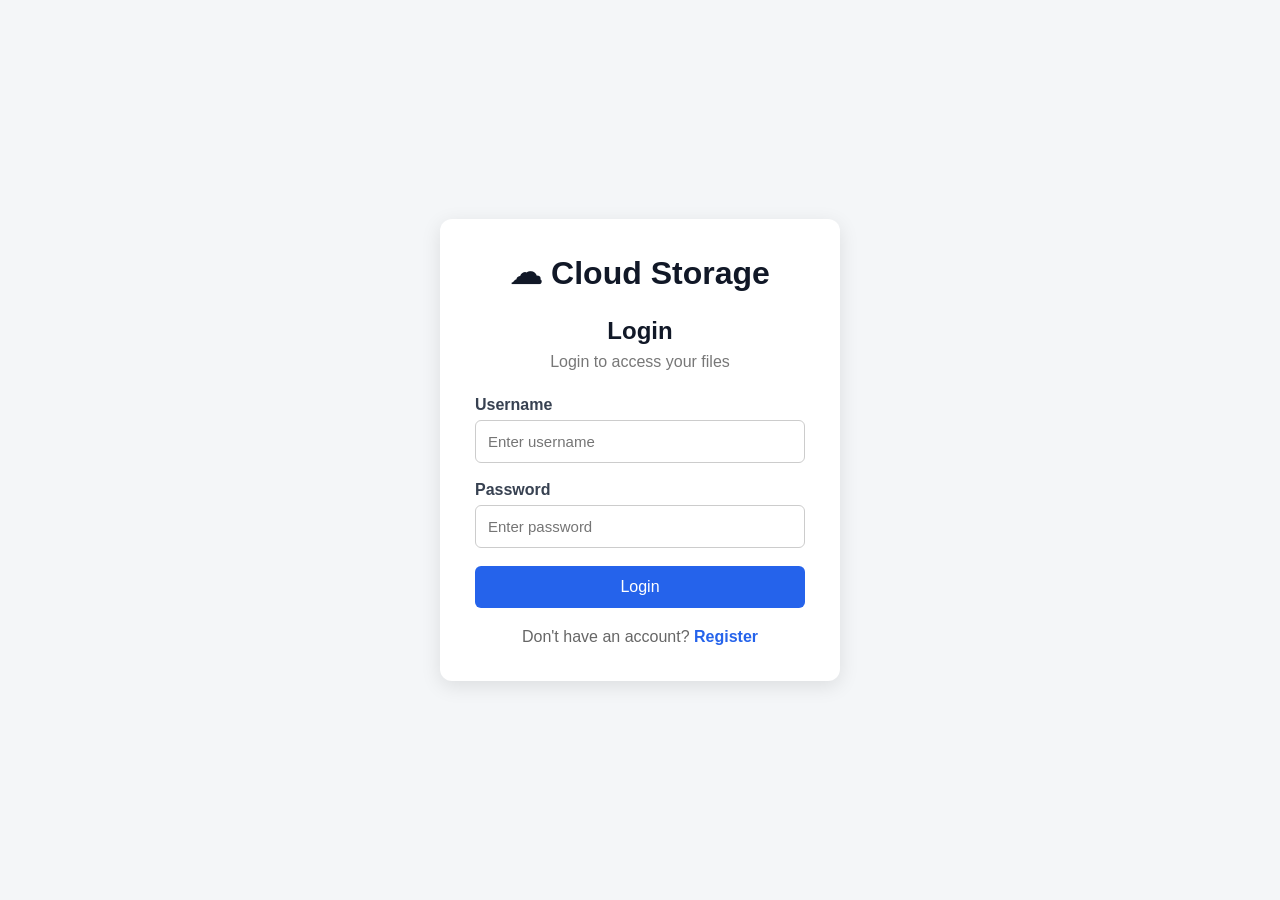
==== src/main/resources/static/index.html @ cc3f10b3 "Initial commit - Personal Cloud File Storage" ====
<!DOCTYPE html>
<html lang="en">
<head>
    <meta charset="UTF-8">
    <meta name="viewport" content="width=device-width, initial-scale=1.0">

    <title>Cloud Storage</title>

    <meta http-equiv="refresh" content="0;url=login.html">
</head>

<body>

<p>
    Redirecting to login...
</p>

</body>
</html>
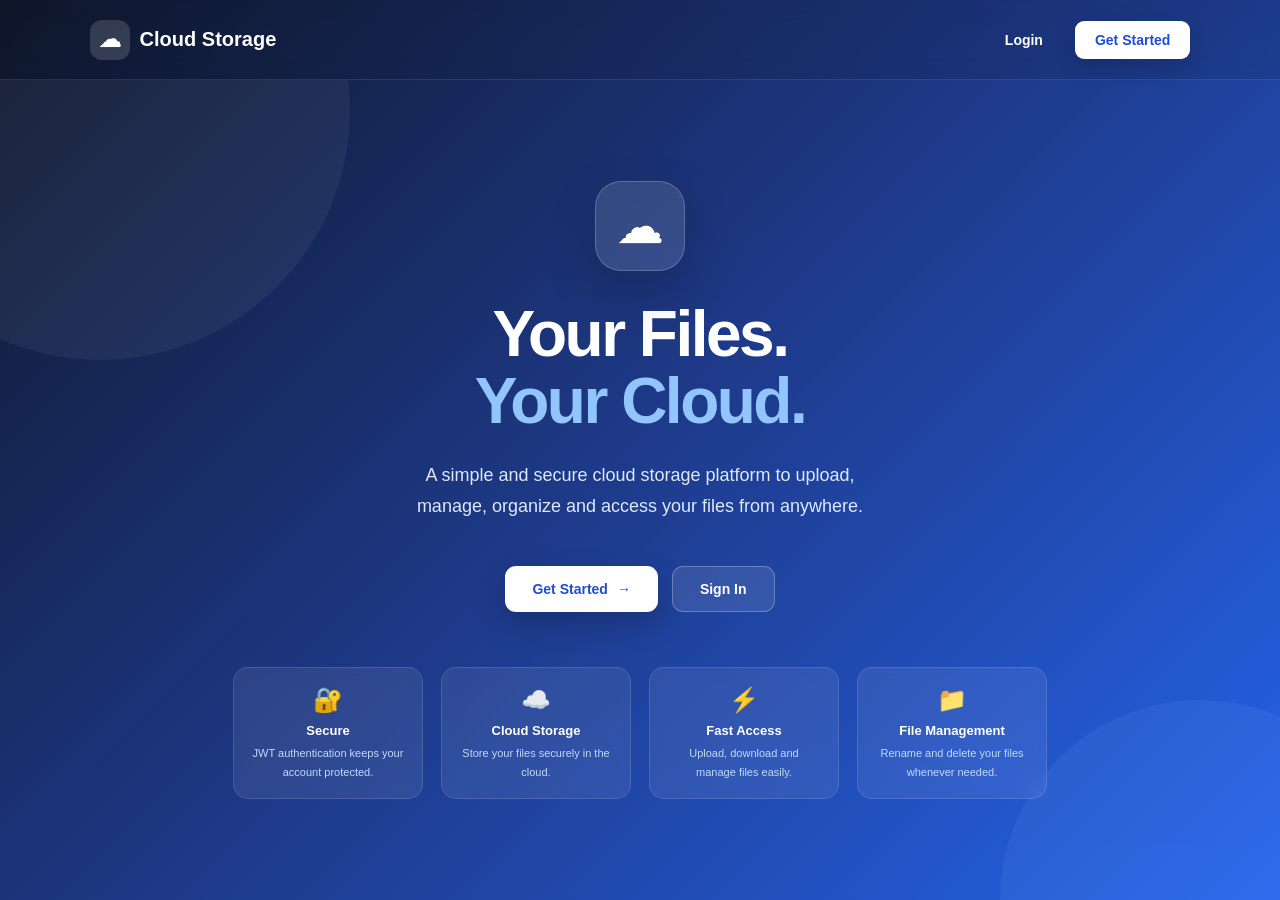
==== commit 4803ca07: "Update cloud storage frontend and file controller" ====
--- a/src/main/resources/static/index.html
+++ b/src/main/resources/static/index.html
@@ -1,19 +1,785 @@
 <!DOCTYPE html>
 <html lang="en">
+
 <head>
+
     <meta charset="UTF-8">
-    <meta name="viewport" content="width=device-width, initial-scale=1.0">
+
+    <meta name="viewport"
+          content="width=device-width, initial-scale=1.0">
 
     <title>Cloud Storage</title>
 
-    <meta http-equiv="refresh" content="0;url=login.html">
+    <link rel="stylesheet" href="css/style.css">
+
+    <style>
+
+        /* =========================================
+           LANDING PAGE
+           ========================================= */
+
+        .landing-page {
+
+            margin: 0;
+
+            min-height: 100vh;
+
+            font-family:
+                    Inter,
+                    -apple-system,
+                    BlinkMacSystemFont,
+                    "Segoe UI",
+                    sans-serif;
+
+            background:
+                    linear-gradient(
+                            135deg,
+                            #0f172a 0%,
+                            #1e3a8a 50%,
+                            #2563eb 100%
+                    );
+
+            color: white;
+        }
+
+
+        /* =========================================
+           NAVBAR
+           ========================================= */
+
+        .landing-nav {
+
+            height: 80px;
+
+            display: flex;
+
+            align-items: center;
+
+            justify-content: space-between;
+
+            padding: 0 7%;
+
+            box-sizing: border-box;
+
+            border-bottom:
+                    1px solid rgba(255,255,255,0.1);
+
+            background:
+                    rgba(15,23,42,0.15);
+
+            backdrop-filter: blur(10px);
+        }
+
+
+        .landing-logo {
+
+            display: flex;
+
+            align-items: center;
+
+            gap: 10px;
+
+            font-size: 20px;
+
+            font-weight: 800;
+        }
+
+
+        .landing-logo-icon {
+
+            width: 40px;
+            height: 40px;
+
+            display: flex;
+
+            align-items: center;
+            justify-content: center;
+
+            border-radius: 12px;
+
+            background:
+                    rgba(255,255,255,0.15);
+
+            font-size: 22px;
+        }
+
+
+        .nav-buttons {
+
+            display: flex;
+
+            align-items: center;
+
+            gap: 12px;
+        }
+
+
+        .nav-login {
+
+            padding:
+                    10px 20px;
+
+            color: white;
+
+            text-decoration: none;
+
+            font-size: 14px;
+
+            font-weight: 600;
+
+            border-radius: 9px;
+
+            transition:
+                    0.2s ease;
+        }
+
+
+        .nav-login:hover {
+
+            background:
+                    rgba(255,255,255,0.1);
+        }
+
+
+        .nav-register {
+
+            padding:
+                    11px 20px;
+
+            color: #1d4ed8;
+
+            background: white;
+
+            text-decoration: none;
+
+            font-size: 14px;
+
+            font-weight: 700;
+
+            border-radius: 9px;
+
+            transition:
+                    0.2s ease;
+
+            box-shadow:
+                    0 8px 20px
+                    rgba(0,0,0,0.15);
+        }
+
+
+        .nav-register:hover {
+
+            transform:
+                    translateY(-2px);
+
+            box-shadow:
+                    0 12px 25px
+                    rgba(0,0,0,0.2);
+        }
+
+
+        /* =========================================
+           HERO
+           ========================================= */
+
+        .landing-hero {
+
+            min-height:
+                    calc(100vh - 80px);
+
+            display: flex;
+
+            align-items: center;
+
+            justify-content: center;
+
+            text-align: center;
+
+            padding:
+                    60px 7%;
+
+            box-sizing: border-box;
+
+            position: relative;
+
+            overflow: hidden;
+        }
+
+
+        /* Decorative circles */
+
+        .landing-hero::before {
+
+            content: "";
+
+            position: absolute;
+
+            width: 500px;
+            height: 500px;
+
+            border-radius: 50%;
+
+            background:
+                    rgba(255,255,255,0.05);
+
+            top: -220px;
+
+            left: -150px;
+        }
+
+
+        .landing-hero::after {
+
+            content: "";
+
+            position: absolute;
+
+            width: 400px;
+            height: 400px;
+
+            border-radius: 50%;
+
+            background:
+                    rgba(147,197,253,0.08);
+
+            bottom: -200px;
+
+            right: -120px;
+        }
+
+
+        .hero-content {
+
+            max-width: 850px;
+
+            position: relative;
+
+            z-index: 2;
+        }
+
+
+        .hero-icon {
+
+            width: 90px;
+            height: 90px;
+
+            margin:
+                    0 auto 30px;
+
+            display: flex;
+
+            align-items: center;
+            justify-content: center;
+
+            border-radius: 26px;
+
+            font-size: 48px;
+
+            background:
+                    rgba(255,255,255,0.12);
+
+            border:
+                    1px solid
+                    rgba(255,255,255,0.2);
+
+            box-shadow:
+                    0 20px 50px
+                    rgba(0,0,0,0.2);
+
+            backdrop-filter:
+                    blur(10px);
+        }
+
+
+        .hero-content h1 {
+
+            margin: 0;
+
+            font-size: 64px;
+
+            line-height: 1.05;
+
+            letter-spacing: -2.5px;
+        }
+
+
+        .hero-content h1 span {
+
+            color: #93c5fd;
+        }
+
+
+        .hero-description {
+
+            max-width: 650px;
+
+            margin:
+                    25px auto 0;
+
+            font-size: 18px;
+
+            line-height: 1.7;
+
+            color: #dbeafe;
+        }
+
+
+        /* =========================================
+           HERO BUTTONS
+           ========================================= */
+
+        .hero-buttons {
+
+            display: flex;
+
+            justify-content: center;
+
+            gap: 14px;
+
+            margin-top: 35px;
+        }
+
+
+        .primary-button {
+
+            display: inline-flex;
+
+            align-items: center;
+
+            justify-content: center;
+
+            gap: 9px;
+
+            padding:
+                    14px 27px;
+
+            border-radius: 11px;
+
+            background: white;
+
+            color: #1d4ed8;
+
+            text-decoration: none;
+
+            font-weight: 700;
+
+            font-size: 14px;
+
+            box-shadow:
+                    0 12px 30px
+                    rgba(0,0,0,0.2);
+
+            transition:
+                    0.2s ease;
+        }
+
+
+        .primary-button:hover {
+
+            transform:
+                    translateY(-3px);
+
+            box-shadow:
+                    0 17px 35px
+                    rgba(0,0,0,0.25);
+        }
+
+
+        .secondary-button {
+
+            display: inline-flex;
+
+            align-items: center;
+
+            justify-content: center;
+
+            gap: 9px;
+
+            padding:
+                    14px 27px;
+
+            border-radius: 11px;
+
+            background:
+                    rgba(255,255,255,0.1);
+
+            border:
+                    1px solid
+                    rgba(255,255,255,0.25);
+
+            color: white;
+
+            text-decoration: none;
+
+            font-weight: 600;
+
+            font-size: 14px;
+
+            transition:
+                    0.2s ease;
+        }
+
+
+        .secondary-button:hover {
+
+            background:
+                    rgba(255,255,255,0.18);
+
+            transform:
+                    translateY(-3px);
+        }
+
+
+        /* =========================================
+           FEATURES
+           ========================================= */
+
+        .landing-features {
+
+            display: flex;
+
+            justify-content: center;
+
+            gap: 18px;
+
+            margin-top: 55px;
+
+            flex-wrap: wrap;
+        }
+
+
+        .landing-feature {
+
+            width: 190px;
+
+            padding:
+                    18px;
+
+            box-sizing: border-box;
+
+            border-radius: 15px;
+
+            background:
+                    rgba(255,255,255,0.08);
+
+            border:
+                    1px solid
+                    rgba(255,255,255,0.12);
+
+            backdrop-filter:
+                    blur(8px);
+        }
+
+
+        .landing-feature-icon {
+
+            font-size: 24px;
+
+            margin-bottom: 9px;
+        }
+
+
+        .landing-feature strong {
+
+            display: block;
+
+            font-size: 13px;
+
+            margin-bottom: 5px;
+        }
+
+
+        .landing-feature small {
+
+            color: #bfdbfe;
+
+            font-size: 11px;
+
+            line-height: 1.4;
+        }
+
+
+        /* =========================================
+           MOBILE
+           ========================================= */
+
+        @media (max-width: 700px) {
+
+            .landing-nav {
+
+                padding:
+                        0 20px;
+            }
+
+
+            .landing-logo {
+
+                font-size: 17px;
+            }
+
+
+            .nav-login {
+
+                display: none;
+            }
+
+
+            .nav-register {
+
+                padding:
+                        9px 14px;
+            }
+
+
+            .landing-hero {
+
+                padding:
+                        50px 20px;
+            }
+
+
+            .hero-content h1 {
+
+                font-size: 42px;
+
+                letter-spacing:
+                        -1.5px;
+            }
+
+
+            .hero-description {
+
+                font-size: 15px;
+            }
+
+
+            .hero-buttons {
+
+                flex-direction: column;
+
+                align-items: center;
+            }
+
+
+            .primary-button,
+            .secondary-button {
+
+                width: 220px;
+            }
+
+
+            .landing-features {
+
+                gap: 10px;
+
+                margin-top: 40px;
+            }
+
+
+            .landing-feature {
+
+                width: 145px;
+
+                padding: 14px;
+            }
+        }
+
+    </style>
+
 </head>
 
-<body>
-
-<p>
-    Redirecting to login...
-</p>
+
+<body class="landing-page">
+
+
+<!-- =========================================
+     NAVIGATION
+     ========================================= -->
+
+<nav class="landing-nav">
+
+    <div class="landing-logo">
+
+        <div class="landing-logo-icon">
+            ☁
+        </div>
+
+        <span>
+            Cloud Storage
+        </span>
+
+    </div>
+
+
+    <div class="nav-buttons">
+
+        <a
+                href="login.html"
+                class="nav-login">
+
+            Login
+
+        </a>
+
+
+        <a
+                href="register.html"
+                class="nav-register">
+
+            Get Started
+
+        </a>
+
+    </div>
+
+</nav>
+
+
+
+<!-- =========================================
+     HERO SECTION
+     ========================================= -->
+
+<main class="landing-hero">
+
+    <div class="hero-content">
+
+
+        <div class="hero-icon">
+
+            ☁
+
+        </div>
+
+
+        <h1>
+
+            Your Files.
+            <br>
+
+            <span>Your Cloud.</span>
+
+        </h1>
+
+
+        <p class="hero-description">
+
+            A simple and secure cloud storage
+            platform to upload, manage, organize
+            and access your files from anywhere.
+
+        </p>
+
+
+        <!-- BUTTONS -->
+
+        <div class="hero-buttons">
+
+            <a
+                    href="register.html"
+                    class="primary-button">
+
+                Get Started
+
+                <span>→</span>
+
+            </a>
+
+
+            <a
+                    href="login.html"
+                    class="secondary-button">
+
+                Sign In
+
+            </a>
+
+        </div>
+
+
+        <!-- FEATURES -->
+
+        <div class="landing-features">
+
+
+            <div class="landing-feature">
+
+                <div class="landing-feature-icon">
+                    🔐
+                </div>
+
+                <strong>
+                    Secure
+                </strong>
+
+                <small>
+                    JWT authentication
+                    keeps your account protected.
+                </small>
+
+            </div>
+
+
+            <div class="landing-feature">
+
+                <div class="landing-feature-icon">
+                    ☁️
+                </div>
+
+                <strong>
+                    Cloud Storage
+                </strong>
+
+                <small>
+                    Store your files securely
+                    in the cloud.
+                </small>
+
+            </div>
+
+
+            <div class="landing-feature">
+
+                <div class="landing-feature-icon">
+                    ⚡
+                </div>
+
+                <strong>
+                    Fast Access
+                </strong>
+
+                <small>
+                    Upload, download and
+                    manage files easily.
+                </small>
+
+            </div>
+
+
+            <div class="landing-feature">
+
+                <div class="landing-feature-icon">
+                    📁
+                </div>
+
+                <strong>
+                    File Management
+                </strong>
+
+                <small>
+                    Rename and delete your
+                    files whenever needed.
+                </small>
+
+            </div>
+
+        </div>
+
+    </div>
+
+</main>
+
 
 </body>
+
 </html>
--- a/src/main/resources/static/css/style.css
+++ b/src/main/resources/static/css/style.css
@@ -0,0 +1,3013 @@
+/* =========================
+   GLOBAL
+   ========================= */
+
+* {
+    margin: 0;
+    padding: 0;
+    box-sizing: border-box;
+}
+
+body {
+    font-family: Arial, Helvetica, sans-serif;
+
+    background: #f5f7fb;
+
+    color: #1f2937;
+}
+
+
+/* =========================
+   APP
+   ========================= */
+
+.app-container {
+    display: flex;
+
+    min-height: 100vh;
+}
+
+
+/* =========================
+   SIDEBAR
+   ========================= */
+
+.sidebar {
+    width: 240px;
+
+    min-height: 100vh;
+
+    background: #111827;
+
+    color: white;
+
+    display: flex;
+
+    flex-direction: column;
+
+    padding: 25px 16px;
+}
+
+
+/* LOGO */
+
+.logo {
+    display: flex;
+
+    align-items: center;
+
+    gap: 10px;
+
+    font-size: 21px;
+
+    font-weight: bold;
+
+    padding: 0 12px;
+
+    margin-bottom: 45px;
+}
+
+.logo-icon {
+    font-size: 27px;
+}
+
+
+/* NAVIGATION */
+
+.sidebar-nav {
+    display: flex;
+
+    flex-direction: column;
+
+    gap: 8px;
+}
+
+.nav-item {
+    display: flex;
+
+    align-items: center;
+
+    gap: 13px;
+
+    padding: 12px 14px;
+
+    border-radius: 8px;
+
+    color: #cbd5e1;
+
+    text-decoration: none;
+
+    font-size: 15px;
+
+    transition: 0.2s;
+}
+
+.nav-item:hover {
+    background: #1f2937;
+
+    color: white;
+}
+
+.nav-item.active {
+    background: #2563eb;
+
+    color: white;
+}
+
+
+/* SIDEBAR BOTTOM */
+
+.sidebar-bottom {
+    margin-top: auto;
+
+    display: flex;
+
+    flex-direction: column;
+
+    gap: 8px;
+}
+
+
+/* LOGOUT */
+
+.logout-button {
+    width: 100%;
+
+    border: none;
+
+    background: transparent;
+
+    color: #cbd5e1;
+
+    padding: 12px 14px;
+
+    border-radius: 8px;
+
+    font-size: 15px;
+
+    text-align: left;
+
+    cursor: pointer;
+
+    display: flex;
+
+    align-items: center;
+
+    gap: 13px;
+}
+
+.logout-button:hover {
+    background: #1f2937;
+
+    color: white;
+}
+
+
+/* =========================
+   MAIN CONTENT
+   ========================= */
+
+.main-content {
+    flex: 1;
+
+    min-width: 0;
+}
+
+
+/* =========================
+   TOP HEADER
+   ========================= */
+
+.top-header {
+    height: 75px;
+
+    background: white;
+
+    border-bottom: 1px solid #e5e7eb;
+
+    display: flex;
+
+    align-items: center;
+
+    padding: 0 35px;
+}
+
+.header-spacer {
+    flex: 1;
+}
+
+.user-area {
+    display: flex;
+
+    align-items: center;
+
+    gap: 12px;
+}
+
+.notification {
+    font-size: 19px;
+
+    margin-right: 12px;
+
+    cursor: pointer;
+}
+
+.user-avatar {
+    width: 40px;
+
+    height: 40px;
+
+    border-radius: 50%;
+
+    background: #2563eb;
+
+    color: white;
+
+    display: flex;
+
+    justify-content: center;
+
+    align-items: center;
+
+    font-weight: bold;
+}
+
+.user-details {
+    display: flex;
+
+    flex-direction: column;
+
+    gap: 3px;
+}
+
+.user-name {
+    font-size: 14px;
+
+    font-weight: bold;
+}
+
+.user-role {
+    font-size: 12px;
+
+    color: #6b7280;
+}
+
+.mobile-logo {
+    display: none;
+}
+
+
+/* =========================
+   CONTENT
+   ========================= */
+
+.content {
+    padding: 35px;
+
+    max-width: 1400px;
+
+    margin: auto;
+}
+
+
+/* =========================
+   WELCOME
+   ========================= */
+
+.welcome-section {
+    display: flex;
+
+    justify-content: space-between;
+
+    align-items: center;
+
+    margin-bottom: 30px;
+}
+
+.welcome-section h1 {
+    font-size: 28px;
+
+    margin-bottom: 8px;
+}
+
+.welcome-section p {
+    color: #6b7280;
+
+    font-size: 15px;
+}
+
+
+/* UPLOAD BUTTON */
+
+.upload-button {
+    border: none;
+
+    background: #2563eb;
+
+    color: white;
+
+    padding: 12px 20px;
+
+    border-radius: 8px;
+
+    font-size: 14px;
+
+    font-weight: bold;
+
+    cursor: pointer;
+
+    display: flex;
+
+    align-items: center;
+
+    gap: 7px;
+
+    transition: 0.2s;
+}
+
+.upload-button:hover {
+    background: #1d4ed8;
+
+    transform: translateY(-1px);
+}
+
+.upload-button span {
+    font-size: 18px;
+}
+
+
+/* =========================
+   STAT CARDS
+   ========================= */
+
+.stats-container {
+    display: grid;
+
+    grid-template-columns:
+        repeat(3, 1fr);
+
+    gap: 20px;
+
+    margin-bottom: 30px;
+}
+
+.stat-card {
+    background: white;
+
+    border: 1px solid #e5e7eb;
+
+    border-radius: 12px;
+
+    padding: 20px;
+
+    display: flex;
+
+    align-items: center;
+
+    gap: 16px;
+}
+
+.stat-card p {
+    color: #6b7280;
+
+    font-size: 13px;
+
+    margin-bottom: 5px;
+}
+
+.stat-card h2 {
+    font-size: 20px;
+}
+
+.stat-icon {
+    width: 48px;
+
+    height: 48px;
+
+    border-radius: 10px;
+
+    display: flex;
+
+    align-items: center;
+
+    justify-content: center;
+
+    font-size: 21px;
+}
+
+.stat-icon.blue {
+    background: #dbeafe;
+}
+
+.stat-icon.purple {
+    background: #ede9fe;
+}
+
+.stat-icon.green {
+    background: #dcfce7;
+}
+
+
+/* =========================
+   FILE SECTION
+   ========================= */
+
+.file-section {
+    background: white;
+
+    border: 1px solid #e5e7eb;
+
+    border-radius: 12px;
+
+    padding: 25px;
+}
+
+.file-section-top {
+    display: flex;
+
+    justify-content: space-between;
+
+    align-items: center;
+
+    margin-bottom: 25px;
+}
+
+.file-section-top h2 {
+    font-size: 20px;
+
+    margin-bottom: 5px;
+}
+
+.file-section-top p {
+    color: #6b7280;
+
+    font-size: 13px;
+}
+
+
+/* SEARCH */
+
+.search-box {
+    width: 260px;
+
+    height: 40px;
+
+    border: 1px solid #d1d5db;
+
+    border-radius: 8px;
+
+    display: flex;
+
+    align-items: center;
+
+    gap: 8px;
+
+    padding: 0 12px;
+}
+
+.search-box span {
+    font-size: 14px;
+}
+
+.search-box input {
+    border: none;
+
+    outline: none;
+
+    width: 100%;
+
+    font-size: 13px;
+}
+
+
+/* =========================
+   FILE LIST
+   ========================= */
+
+.file-list {
+    display: flex;
+
+    flex-direction: column;
+
+    gap: 10px;
+}
+
+
+/* FILE CARD */
+
+.file-card {
+    border: 1px solid #e5e7eb;
+
+    border-radius: 9px;
+
+    padding: 15px 18px;
+
+    display: flex;
+
+    align-items: center;
+
+    justify-content: space-between;
+
+    transition: 0.2s;
+}
+
+.file-card:hover {
+    border-color: #bfdbfe;
+
+    background: #f8fbff;
+}
+
+
+/* FILE INFO */
+
+.file-info {
+    display: flex;
+
+    align-items: center;
+
+    gap: 14px;
+}
+
+.file-icon {
+    width: 42px;
+
+    height: 42px;
+
+    background: #eff6ff;
+
+    border-radius: 8px;
+
+    display: flex;
+
+    align-items: center;
+
+    justify-content: center;
+
+    font-size: 20px;
+}
+
+.file-info h3 {
+    font-size: 14px;
+
+    margin-bottom: 4px;
+}
+
+.file-info p {
+    color: #6b7280;
+
+    font-size: 12px;
+}
+
+
+/* FILE ACTIONS */
+
+.file-actions {
+    display: flex;
+
+    align-items: center;
+
+    gap: 7px;
+}
+
+.file-actions button {
+    border: 1px solid #e5e7eb;
+
+    background: white;
+
+    padding: 7px 11px;
+
+    border-radius: 6px;
+
+    font-size: 12px;
+
+    cursor: pointer;
+
+    transition: 0.2s;
+}
+
+.file-actions button:hover {
+    background: #f3f4f6;
+}
+
+
+/* DOWNLOAD */
+
+.download-btn {
+    color: #2563eb;
+}
+
+
+/* RENAME */
+
+.rename-btn {
+    color: #374151;
+}
+
+
+/* DELETE */
+
+.delete-btn {
+    color: #dc2626;
+}
+
+
+/* =========================
+   MESSAGES
+   ========================= */
+
+.upload-message {
+    text-align: center;
+
+    font-size: 13px;
+
+    margin-bottom: 15px;
+
+    color: #2563eb;
+}
+
+.loading {
+    text-align: center;
+
+    padding: 30px;
+
+    color: #6b7280;
+}
+
+
+/* =========================
+   RESPONSIVE
+   ========================= */
+
+@media (max-width: 900px) {
+
+    .sidebar {
+        width: 200px;
+    }
+
+    .content {
+        padding: 25px;
+    }
+
+    .stats-container {
+        grid-template-columns:
+            1fr;
+    }
+
+    .search-box {
+        width: 200px;
+    }
+
+}
+
+
+@media (max-width: 700px) {
+
+    .sidebar {
+        display: none;
+    }
+
+    .mobile-logo {
+        display: block;
+
+        font-weight: bold;
+
+        font-size: 18px;
+    }
+
+    .top-header {
+        padding: 0 20px;
+    }
+
+    .content {
+        padding: 20px;
+    }
+
+    .welcome-section {
+        flex-direction: column;
+
+        align-items: flex-start;
+
+        gap: 20px;
+    }
+
+    .file-section-top {
+        flex-direction: column;
+
+        align-items: flex-start;
+
+        gap: 15px;
+    }
+
+    .search-box {
+        width: 100%;
+    }
+
+    .file-card {
+        flex-direction: column;
+
+        align-items: flex-start;
+
+        gap: 15px;
+    }
+}
+/* =========================================
+   LOGIN / REGISTER PAGE
+========================================= */
+
+.auth-container {
+    min-height: 100vh;
+    display: flex;
+    justify-content: center;
+    align-items: center;
+    background: #f4f6f8;
+}
+
+.auth-card {
+    width: 400px;
+    background: white;
+    padding: 35px;
+    border-radius: 12px;
+    box-shadow: 0 5px 20px rgba(0, 0, 0, 0.1);
+}
+
+.auth-card h1 {
+    text-align: center;
+    margin-bottom: 25px;
+    color: #111827;
+}
+
+.auth-card h2 {
+    text-align: center;
+    margin-bottom: 8px;
+    color: #111827;
+}
+
+.subtitle {
+    text-align: center;
+    color: #777;
+    margin-bottom: 25px;
+}
+
+.form-group {
+    margin-bottom: 18px;
+}
+
+.form-group label {
+    display: block;
+    margin-bottom: 6px;
+    font-weight: bold;
+    color: #374151;
+}
+
+.form-group input {
+    width: 100%;
+    padding: 12px;
+    border: 1px solid #ccc;
+    border-radius: 6px;
+    font-size: 15px;
+    box-sizing: border-box;
+}
+
+.form-group input:focus {
+    outline: none;
+    border-color: #2563eb;
+}
+
+.btn {
+    width: 100%;
+    padding: 12px;
+    border: none;
+    border-radius: 6px;
+    background: #2563eb;
+    color: white;
+    font-size: 16px;
+    cursor: pointer;
+}
+
+.btn:hover {
+    background: #1d4ed8;
+}
+
+#message {
+    margin-top: 15px;
+    text-align: center;
+}
+
+.switch-page {
+    text-align: center;
+    margin-top: 20px;
+    color: #666;
+}
+
+.switch-page a {
+    color: #2563eb;
+    font-weight: bold;
+    text-decoration: none;
+}
+
+.switch-page a:hover {
+    text-decoration: underline;
+}
+
+/* ==============================
+   SEARCH + SORT
+   ============================== */
+
+.file-tools {
+    display: flex;
+    align-items: center;
+    gap: 12px;
+}
+
+
+/* Search box */
+
+.search-box {
+    width: 195px;
+    height: 42px;
+
+    display: flex;
+    align-items: center;
+
+    background: #ffffff;
+
+    border: 1px solid #d5dbe5;
+
+    border-radius: 8px;
+
+    padding: 0 12px;
+
+    transition: 0.2s;
+}
+
+.search-box:focus-within {
+    border-color: #2563eb;
+
+    box-shadow: 0 0 0 3px rgba(37, 99, 235, 0.10);
+}
+
+.search-box span {
+    margin-right: 8px;
+}
+
+.search-box input {
+    width: 100%;
+
+    border: none;
+    outline: none;
+
+    font-size: 13px;
+
+    background: transparent;
+}
+
+
+/* Sort button */
+
+.sort-select {
+    height: 42px;
+
+    min-width: 135px;
+
+    padding: 0 35px 0 14px;
+
+    border: 1px solid #d5dbe5;
+
+    border-radius: 8px;
+
+    background-color: #ffffff;
+
+    color: #374151;
+
+    font-size: 13px;
+
+    font-weight: 500;
+
+    cursor: pointer;
+
+    outline: none;
+
+    appearance: auto;
+
+    transition: all 0.2s ease;
+}
+
+
+/* Hover */
+
+.sort-select:hover {
+    border-color: #2563eb;
+}
+
+
+/* Focus */
+
+.sort-select:focus {
+    border-color: #2563eb;
+
+    box-shadow:
+            0 0 0 3px rgba(37, 99, 235, 0.10);
+}
+
+
+/* Dropdown options */
+
+.sort-select option {
+    padding: 10px;
+    font-size: 13px;
+}
+
+.modal-overlay {
+    display: none;
+}
+
+.modal-overlay.show {
+    display: flex;
+}
+/* =====================================================
+   CLOUD STORAGE - MODERN LOGIN PAGE
+   ===================================================== */
+
+.auth-page {
+    margin: 0;
+    min-height: 100vh;
+
+    font-family:
+            Inter,
+            -apple-system,
+            BlinkMacSystemFont,
+            "Segoe UI",
+            sans-serif;
+
+    background:
+            linear-gradient(
+                    135deg,
+                    #0f172a 0%,
+                    #1e3a8a 50%,
+                    #2563eb 100%
+            );
+
+    color: #0f172a;
+}
+
+
+/* MAIN WRAPPER */
+
+.auth-wrapper {
+
+    min-height: 100vh;
+
+    display: grid;
+
+    grid-template-columns:
+        1.1fr 0.9fr;
+}
+
+
+/* =====================================================
+   LEFT HERO
+   ===================================================== */
+
+.auth-hero {
+
+    display: flex;
+
+    align-items: center;
+
+    justify-content: center;
+
+    padding: 70px;
+
+    color: white;
+
+    position: relative;
+
+    overflow: hidden;
+}
+
+
+/* Decorative circles */
+
+.auth-hero::before {
+
+    content: "";
+
+    position: absolute;
+
+    width: 420px;
+    height: 420px;
+
+    border-radius: 50%;
+
+    background:
+            rgba(255,255,255,0.06);
+
+    top: -130px;
+    left: -130px;
+}
+
+
+.auth-hero::after {
+
+    content: "";
+
+    position: absolute;
+
+    width: 300px;
+    height: 300px;
+
+    border-radius: 50%;
+
+    background:
+            rgba(255,255,255,0.05);
+
+    bottom: -100px;
+    right: -100px;
+}
+
+
+.hero-content {
+
+    max-width: 520px;
+
+    position: relative;
+
+    z-index: 2;
+}
+
+
+/* CLOUD LOGO */
+
+.cloud-logo {
+
+    width: 72px;
+    height: 72px;
+
+    display: flex;
+
+    align-items: center;
+    justify-content: center;
+
+    border-radius: 20px;
+
+    font-size: 38px;
+
+    margin-bottom: 35px;
+
+    background:
+            rgba(255,255,255,0.13);
+
+    border:
+            1px solid rgba(255,255,255,0.2);
+
+    box-shadow:
+            0 15px 40px
+            rgba(0,0,0,0.15);
+
+    backdrop-filter: blur(10px);
+}
+
+
+.hero-content h1 {
+
+    font-size: 58px;
+
+    line-height: 1.05;
+
+    margin: 0 0 22px;
+
+    letter-spacing: -2px;
+}
+
+
+.hero-content h1 span {
+
+    color: #93c5fd;
+}
+
+
+.hero-content > p {
+
+    font-size: 18px;
+
+    line-height: 1.7;
+
+    max-width: 470px;
+
+    color: #dbeafe;
+
+    margin-bottom: 45px;
+}
+
+
+/* FEATURES */
+
+.feature-list {
+
+    display: flex;
+
+    flex-direction: column;
+
+    gap: 20px;
+}
+
+
+.feature {
+
+    display: flex;
+
+    align-items: center;
+
+    gap: 16px;
+}
+
+
+.feature > span {
+
+    width: 46px;
+    height: 46px;
+
+    display: flex;
+
+    align-items: center;
+    justify-content: center;
+
+    border-radius: 13px;
+
+    background:
+            rgba(255,255,255,0.12);
+
+    font-size: 20px;
+}
+
+
+.feature strong {
+
+    display: block;
+
+    font-size: 15px;
+
+    margin-bottom: 3px;
+}
+
+
+.feature small {
+
+    color: #bfdbfe;
+
+    font-size: 13px;
+}
+
+
+/* =====================================================
+   RIGHT LOGIN AREA
+   ===================================================== */
+
+.auth-panel {
+
+    display: flex;
+
+    align-items: center;
+
+    justify-content: center;
+
+    padding: 40px;
+
+    background: #f8fafc;
+}
+
+
+.login-card {
+
+    width: 100%;
+
+    max-width: 430px;
+
+    background: white;
+
+    padding: 45px;
+
+    border-radius: 24px;
+
+    box-shadow:
+            0 25px 70px
+            rgba(15,23,42,0.18);
+
+    border:
+            1px solid #e5e7eb;
+}
+
+
+.mobile-logo {
+
+    display: none;
+}
+
+
+.login-card h2 {
+
+    margin: 0;
+
+    font-size: 32px;
+
+    color: #0f172a;
+
+    letter-spacing: -0.7px;
+}
+
+
+.login-subtitle {
+
+    margin:
+            8px 0 32px;
+
+    color: #64748b;
+
+    font-size: 14px;
+}
+
+
+/* =====================================================
+   INPUTS
+   ===================================================== */
+
+.input-group {
+
+    margin-bottom: 22px;
+}
+
+
+.input-group label {
+
+    display: block;
+
+    margin-bottom: 8px;
+
+    font-size: 13px;
+
+    font-weight: 700;
+
+    color: #334155;
+}
+
+
+.input-wrapper {
+
+    position: relative;
+
+    display: flex;
+
+    align-items: center;
+}
+
+
+.input-wrapper > span {
+
+    position: absolute;
+
+    left: 15px;
+
+    font-size: 15px;
+
+    opacity: 0.65;
+
+    pointer-events: none;
+}
+
+
+.input-wrapper input {
+
+    width: 100%;
+
+    box-sizing: border-box;
+
+    height: 52px;
+
+    padding:
+            0 15px 0 45px;
+
+    border:
+            1px solid #dbe1ea;
+
+    border-radius: 12px;
+
+    outline: none;
+
+    font-size: 14px;
+
+    background: #f8fafc;
+
+    transition:
+            0.2s ease;
+}
+
+
+.input-wrapper input:focus {
+
+    background: white;
+
+    border-color: #2563eb;
+
+    box-shadow:
+            0 0 0 4px
+            rgba(37,99,235,0.1);
+}
+
+
+.input-wrapper input::placeholder {
+
+    color: #94a3b8;
+}
+
+
+/* =====================================================
+   LOGIN BUTTON
+   ===================================================== */
+
+.login-button {
+
+    width: 100%;
+
+    height: 52px;
+
+    border: none;
+
+    border-radius: 12px;
+
+    background:
+            linear-gradient(
+                    135deg,
+                    #2563eb,
+                    #1d4ed8
+            );
+
+    color: white;
+
+    font-size: 15px;
+
+    font-weight: 700;
+
+    cursor: pointer;
+
+    display: flex;
+
+    align-items: center;
+
+    justify-content: center;
+
+    gap: 12px;
+
+    margin-top: 8px;
+
+    box-shadow:
+            0 10px 25px
+            rgba(37,99,235,0.25);
+
+    transition:
+            transform 0.2s ease,
+            box-shadow 0.2s ease;
+}
+
+
+.login-button:hover {
+
+    transform:
+            translateY(-2px);
+
+    box-shadow:
+            0 15px 30px
+            rgba(37,99,235,0.35);
+}
+
+
+.login-button:active {
+
+    transform:
+            translateY(0);
+}
+
+
+.arrow {
+
+    font-size: 20px;
+
+    transition:
+            transform 0.2s ease;
+}
+
+
+.login-button:hover .arrow {
+
+    transform:
+            translateX(4px);
+}
+
+
+/* =====================================================
+   MESSAGE
+   ===================================================== */
+
+.login-message {
+
+    min-height: 20px;
+
+    margin:
+            15px 0 0;
+
+    text-align: center;
+
+    font-size: 13px;
+
+    color: #dc2626;
+}
+
+
+/* =====================================================
+   REGISTER
+   ===================================================== */
+
+.register-section {
+
+    text-align: center;
+
+    margin-top: 27px;
+
+    padding-top: 23px;
+
+    border-top:
+            1px solid #eef0f4;
+
+    font-size: 13px;
+
+    color: #64748b;
+}
+
+
+.register-section a {
+
+    margin-left: 5px;
+
+    color: #2563eb;
+
+    font-weight: 700;
+
+    text-decoration: none;
+}
+
+
+.register-section a:hover {
+
+    text-decoration: underline;
+}
+
+
+/* =====================================================
+   SECURITY
+   ===================================================== */
+
+.security-note {
+
+    text-align: center;
+
+    margin-top: 22px;
+
+    font-size: 11px;
+
+    color: #94a3b8;
+}
+
+
+/* =====================================================
+   RESPONSIVE
+   ===================================================== */
+
+@media (max-width: 900px) {
+
+    .auth-wrapper {
+
+        grid-template-columns: 1fr;
+    }
+
+    .auth-hero {
+
+        display: none;
+    }
+
+    .auth-panel {
+
+        min-height: 100vh;
+
+        padding: 25px;
+    }
+
+    .login-card {
+
+        padding: 35px 28px;
+    }
+
+    .mobile-logo {
+
+        width: 55px;
+        height: 55px;
+
+        display: flex;
+
+        align-items: center;
+        justify-content: center;
+
+        border-radius: 15px;
+
+        background:
+                linear-gradient(
+                        135deg,
+                        #2563eb,
+                        #1d4ed8
+                );
+
+        color: white;
+
+        font-size: 27px;
+
+        margin-bottom: 22px;
+    }
+}
+
+
+@media (max-width: 480px) {
+
+    .auth-panel {
+
+        padding: 15px;
+    }
+
+    .login-card {
+
+        padding: 30px 22px;
+
+        border-radius: 18px;
+    }
+
+    .login-card h2 {
+
+        font-size: 27px;
+    }
+}
+
+/* =========================================================
+   MODERN DASHBOARD
+   ========================================================= */
+
+.dashboard-page {
+
+    margin: 0;
+
+    background: #f4f7fb;
+
+    color: #0f172a;
+
+    font-family:
+            Inter,
+            -apple-system,
+            BlinkMacSystemFont,
+            "Segoe UI",
+            sans-serif;
+}
+
+
+.dashboard-layout {
+
+    min-height: 100vh;
+
+    display: flex;
+}
+
+
+/* =========================================================
+   SIDEBAR
+   ========================================================= */
+
+.sidebar {
+
+    width: 220px;
+
+    min-height: 100vh;
+
+    background: #101827;
+
+    color: white;
+
+    display: flex;
+
+    flex-direction: column;
+
+    position: fixed;
+
+    left: 0;
+    top: 0;
+    bottom: 0;
+
+    z-index: 100;
+}
+
+
+.sidebar-logo {
+
+    height: 80px;
+
+    padding: 0 20px;
+
+    display: flex;
+
+    align-items: center;
+
+    gap: 10px;
+
+    font-size: 17px;
+
+    font-weight: 800;
+
+    border-bottom:
+            1px solid rgba(255,255,255,.06);
+}
+
+
+.sidebar-logo-icon {
+
+    width: 34px;
+    height: 34px;
+
+    display: flex;
+
+    align-items: center;
+    justify-content: center;
+
+    font-size: 19px;
+
+    border-radius: 10px;
+
+    background:
+            linear-gradient(
+                    135deg,
+                    #2563eb,
+                    #3b82f6
+            );
+}
+
+
+.sidebar-nav {
+
+    padding: 22px 12px;
+
+    display: flex;
+
+    flex-direction: column;
+
+    gap: 5px;
+}
+
+
+.sidebar-link {
+
+    min-height: 42px;
+
+    padding: 0 14px;
+
+    display: flex;
+
+    align-items: center;
+
+    gap: 12px;
+
+    border-radius: 8px;
+
+    color: #cbd5e1;
+
+    text-decoration: none;
+
+    font-size: 13px;
+
+    font-weight: 600;
+
+    transition: .2s ease;
+}
+
+
+.sidebar-link:hover {
+
+    background:
+            rgba(255,255,255,.07);
+
+    color: white;
+}
+
+
+.sidebar-link.active {
+
+    background:
+            #2563eb;
+
+    color: white;
+
+    box-shadow:
+            0 8px 18px
+            rgba(37,99,235,.25);
+}
+
+
+.sidebar-bottom {
+
+    margin-top: auto;
+
+    padding: 15px 12px 25px;
+
+    display: flex;
+
+    flex-direction: column;
+
+    gap: 5px;
+}
+
+
+.logout-link:hover {
+
+    background:
+            rgba(239,68,68,.12);
+
+    color: #fca5a5;
+}
+
+
+/* =========================================================
+   MAIN
+   ========================================================= */
+
+.dashboard-main {
+
+    margin-left: 220px;
+
+    width: calc(100% - 220px);
+
+    min-height: 100vh;
+}
+
+
+.dashboard-header {
+
+    height: 80px;
+
+    background: white;
+
+    border-bottom:
+            1px solid #e5e7eb;
+
+    display: flex;
+
+    align-items: center;
+
+    justify-content: space-between;
+
+    padding: 0 30px;
+}
+
+
+.header-right {
+
+    display: flex;
+
+    align-items: center;
+
+    gap: 20px;
+}
+
+
+.notification-button {
+
+    border: none;
+
+    background: transparent;
+
+    cursor: pointer;
+
+    font-size: 18px;
+}
+
+
+.profile-area {
+
+    display: flex;
+
+    align-items: center;
+
+    gap: 10px;
+}
+
+
+.profile-avatar {
+
+    width: 34px;
+    height: 34px;
+
+    border-radius: 50%;
+
+    display: flex;
+
+    align-items: center;
+    justify-content: center;
+
+    background:
+            #2563eb;
+
+    color: white;
+
+    font-weight: 700;
+}
+
+
+.profile-info {
+
+    display: flex;
+
+    flex-direction: column;
+}
+
+
+.profile-info strong {
+
+    font-size: 12px;
+}
+
+
+.profile-info small {
+
+    color: #64748b;
+
+    font-size: 10px;
+}
+
+
+/* =========================================================
+   CONTENT
+   ========================================================= */
+
+.dashboard-content {
+
+    max-width: 1180px;
+
+    margin: 0 auto;
+
+    padding: 34px 35px 60px;
+}
+
+
+.welcome-row {
+
+    display: flex;
+
+    align-items: center;
+
+    justify-content: space-between;
+
+    margin-bottom: 22px;
+}
+
+
+.welcome-row h1 {
+
+    margin: 0;
+
+    font-size: 26px;
+
+    letter-spacing: -.5px;
+}
+
+
+.welcome-row p {
+
+    margin: 5px 0 0;
+
+    color: #64748b;
+
+    font-size: 13px;
+}
+
+
+.primary-upload-button {
+
+    height: 43px;
+
+    padding: 0 18px;
+
+    border: none;
+
+    border-radius: 9px;
+
+    background:
+            #2563eb;
+
+    color: white;
+
+    font-weight: 700;
+
+    cursor: pointer;
+
+    box-shadow:
+            0 8px 18px
+            rgba(37,99,235,.2);
+
+    transition: .2s ease;
+}
+
+
+.primary-upload-button:hover {
+
+    background: #1d4ed8;
+
+    transform:
+            translateY(-2px);
+}
+
+
+/* =========================================================
+   STATISTICS
+   ========================================================= */
+
+.stats-grid {
+
+    display: grid;
+
+    grid-template-columns:
+        repeat(3, 1fr);
+
+    gap: 16px;
+
+    margin-bottom: 18px;
+}
+
+
+.stat-card {
+
+    min-height: 85px;
+
+    background: white;
+
+    border: 1px solid #e2e8f0;
+
+    border-radius: 12px;
+
+    display: flex;
+
+    align-items: center;
+
+    gap: 14px;
+
+    padding: 16px;
+
+    box-sizing: border-box;
+
+    transition: .2s ease;
+}
+
+
+.stat-card:hover {
+
+    transform:
+            translateY(-2px);
+
+    box-shadow:
+            0 10px 25px
+            rgba(15,23,42,.06);
+}
+
+
+.stat-icon {
+
+    width: 42px;
+    height: 42px;
+
+    display: flex;
+
+    align-items: center;
+    justify-content: center;
+
+    border-radius: 10px;
+
+    font-size: 19px;
+}
+
+
+.stat-icon.blue {
+
+    background: #dbeafe;
+}
+
+
+.stat-icon.purple {
+
+    background: #ede9fe;
+}
+
+
+.stat-icon.green {
+
+    background: #dcfce7;
+}
+
+
+.stat-card span {
+
+    display: block;
+
+    color: #64748b;
+
+    font-size: 11px;
+
+    margin-bottom: 4px;
+}
+
+
+.stat-card strong {
+
+    font-size: 16px;
+}
+
+
+/* =========================================================
+   STORAGE
+   ========================================================= */
+
+.storage-card {
+
+    background: white;
+
+    border: 1px solid #e2e8f0;
+
+    border-radius: 12px;
+
+    padding: 20px;
+
+    margin-bottom: 25px;
+}
+
+
+.storage-header {
+
+    display: flex;
+
+    justify-content: space-between;
+
+    align-items: center;
+
+    margin-bottom: 15px;
+}
+
+
+.storage-header h2 {
+
+    margin: 0 0 4px;
+
+    font-size: 15px;
+}
+
+
+.storage-header p {
+
+    margin: 0;
+
+    font-size: 11px;
+
+    color: #64748b;
+}
+
+
+.storage-header > span {
+
+    font-size: 13px;
+
+    font-weight: 700;
+
+    color: #2563eb;
+}
+
+
+.storage-bar {
+
+    width: 100%;
+
+    height: 9px;
+
+    background: #e5e7eb;
+
+    border-radius: 20px;
+
+    overflow: hidden;
+}
+
+
+.storage-progress {
+
+    height: 100%;
+
+    border-radius: 20px;
+
+    background:
+            linear-gradient(
+                    90deg,
+                    #2563eb,
+                    #60a5fa
+            );
+
+    transition:
+            width .5s ease;
+}
+
+
+.storage-footer {
+
+    display: flex;
+
+    justify-content: space-between;
+
+    margin-top: 9px;
+
+    font-size: 10px;
+
+    color: #64748b;
+}
+
+
+/* =========================================================
+   SECTION HEADING
+   ========================================================= */
+
+.section-heading {
+
+    margin-bottom: 13px;
+}
+
+
+.section-heading h2 {
+
+    margin: 0 0 4px;
+
+    font-size: 16px;
+}
+
+
+.section-heading p {
+
+    margin: 0;
+
+    color: #64748b;
+
+    font-size: 11px;
+}
+
+
+/* =========================================================
+   QUICK ACTIONS
+   ========================================================= */
+
+.quick-actions {
+
+    display: grid;
+
+    grid-template-columns:
+        repeat(4, 1fr);
+
+    gap: 13px;
+
+    margin-bottom: 27px;
+}
+
+
+.quick-action {
+
+    border: 1px solid #e2e8f0;
+
+    background: white;
+
+    border-radius: 11px;
+
+    padding: 16px;
+
+    text-align: left;
+
+    cursor: pointer;
+
+    transition: .2s ease;
+}
+
+
+.quick-action:hover {
+
+    transform:
+            translateY(-3px);
+
+    border-color:
+            #bfdbfe;
+
+    box-shadow:
+            0 10px 25px
+            rgba(15,23,42,.07);
+}
+
+
+.quick-action > div {
+
+    width: 35px;
+    height: 35px;
+
+    display: flex;
+
+    align-items: center;
+    justify-content: center;
+
+    border-radius: 9px;
+
+    background: #eff6ff;
+
+    margin-bottom: 10px;
+}
+
+
+.quick-action span {
+
+    display: block;
+
+    font-size: 12px;
+
+    font-weight: 700;
+
+    margin-bottom: 4px;
+}
+
+
+.quick-action small {
+
+    color: #64748b;
+
+    font-size: 10px;
+}
+
+
+/* =========================================================
+   FILE SECTION
+   ========================================================= */
+
+.files-section {
+
+    background: white;
+
+    border: 1px solid #e2e8f0;
+
+    border-radius: 12px;
+
+    padding: 20px;
+
+    margin-bottom: 28px;
+}
+
+
+.files-header {
+
+    display: flex;
+
+    justify-content: space-between;
+
+    align-items: center;
+
+    margin-bottom: 20px;
+}
+
+
+.files-header h2 {
+
+    margin: 0 0 4px;
+
+    font-size: 17px;
+}
+
+
+.files-header p {
+
+    margin: 0;
+
+    color: #64748b;
+
+    font-size: 11px;
+}
+
+
+.file-controls {
+
+    display: flex;
+
+    gap: 9px;
+}
+
+
+.search-box {
+
+    width: 170px;
+
+    height: 36px;
+
+    display: flex;
+
+    align-items: center;
+
+    gap: 7px;
+
+    padding: 0 10px;
+
+    border: 1px solid #dbe1ea;
+
+    border-radius: 8px;
+
+    background: white;
+
+    box-sizing: border-box;
+}
+
+
+.search-box input {
+
+    width: 100%;
+
+    border: none;
+
+    outline: none;
+
+    font-size: 11px;
+}
+
+
+.sort-select {
+
+    height: 36px;
+
+    border: 1px solid #dbe1ea;
+
+    border-radius: 8px;
+
+    background: white;
+
+    padding: 0 10px;
+
+    outline: none;
+
+    color: #334155;
+
+    font-size: 11px;
+
+    cursor: pointer;
+}
+
+
+.upload-message {
+
+    min-height: 18px;
+
+    margin-bottom: 5px;
+
+    font-size: 12px;
+
+    text-align: center;
+}
+
+
+/* =========================================================
+   FILE LIST
+   ========================================================= */
+
+.file-list {
+
+    display: flex;
+
+    flex-direction: column;
+
+    gap: 9px;
+}
+
+
+.file-card {
+
+    min-height: 70px;
+
+    padding: 12px 14px;
+
+    border: 1px solid #edf0f5;
+
+    border-radius: 10px;
+
+    display: flex;
+
+    align-items: center;
+
+    justify-content: space-between;
+
+    transition: .2s ease;
+}
+
+
+.file-card:hover {
+
+    background: #f8fafc;
+
+    border-color: #dbeafe;
+
+    box-shadow:
+            0 5px 15px
+            rgba(15,23,42,.04);
+}
+
+
+.file-info {
+
+    display: flex;
+
+    align-items: center;
+
+    gap: 12px;
+}
+
+
+.file-icon {
+
+    width: 42px;
+    height: 42px;
+
+    display: flex;
+
+    align-items: center;
+    justify-content: center;
+
+    border-radius: 10px;
+
+    background: #eff6ff;
+
+    font-size: 20px;
+}
+
+
+.file-info h3 {
+
+    margin: 0 0 4px;
+
+    font-size: 13px;
+
+    font-weight: 700;
+}
+
+
+.file-info p {
+
+    margin: 0;
+
+    color: #64748b;
+
+    font-size: 10px;
+}
+
+
+.file-actions {
+
+    display: flex;
+
+    gap: 7px;
+}
+
+
+.file-actions button {
+
+    border: 1px solid #e2e8f0;
+
+    background: white;
+
+    border-radius: 7px;
+
+    padding: 7px 10px;
+
+    cursor: pointer;
+
+    font-size: 10px;
+
+    font-weight: 600;
+
+    transition: .2s ease;
+}
+
+
+.file-actions button:hover {
+
+    background: #eff6ff;
+
+    border-color: #bfdbfe;
+
+    color: #2563eb;
+}
+
+
+.file-actions .delete-btn:hover {
+
+    background: #fef2f2;
+
+    border-color: #fecaca;
+
+    color: #dc2626;
+}
+
+
+/* =========================================================
+   LOADING
+   ========================================================= */
+
+.loading-container {
+
+    min-height: 140px;
+
+    display: flex;
+
+    flex-direction: column;
+
+    align-items: center;
+
+    justify-content: center;
+
+    color: #64748b;
+
+    font-size: 12px;
+}
+
+
+.loading-spinner {
+
+    width: 28px;
+    height: 28px;
+
+    border: 3px solid #e5e7eb;
+
+    border-top-color: #2563eb;
+
+    border-radius: 50%;
+
+    animation:
+            spin .8s linear infinite;
+
+    margin-bottom: 10px;
+}
+
+
+@keyframes spin {
+
+    to {
+        transform: rotate(360deg);
+    }
+
+}
+
+
+/* =========================================================
+   FILE TYPES
+   ========================================================= */
+
+.file-type-grid {
+
+    display: grid;
+
+    grid-template-columns:
+        repeat(4, 1fr);
+
+    gap: 13px;
+}
+
+
+.file-type-card {
+
+    background: white;
+
+    border: 1px solid #e2e8f0;
+
+    border-radius: 11px;
+
+    padding: 15px;
+
+    display: flex;
+
+    align-items: center;
+
+    gap: 12px;
+}
+
+
+.file-type-icon {
+
+    width: 38px;
+    height: 38px;
+
+    display: flex;
+
+    align-items: center;
+    justify-content: center;
+
+    border-radius: 9px;
+
+    background: #f1f5f9;
+
+    font-size: 17px;
+}
+
+
+.file-type-card strong {
+
+    display: block;
+
+    font-size: 11px;
+
+    margin-bottom: 3px;
+}
+
+
+.file-type-card span {
+
+    color: #64748b;
+
+    font-size: 10px;
+}
+
+
+/* =========================================================
+   DELETE MODAL
+   ========================================================= */
+
+.modal-overlay {
+
+    position: fixed;
+
+    inset: 0;
+
+    background:
+            rgba(15,23,42,.55);
+
+    display: none;
+
+    align-items: center;
+
+    justify-content: center;
+
+    z-index: 9999;
+
+    backdrop-filter:
+            blur(4px);
+}
+
+
+.modal-overlay.show {
+
+    display: flex;
+}
+
+
+.delete-modal {
+
+    width: 380px;
+
+    max-width: calc(100% - 30px);
+
+    box-sizing: border-box;
+
+    background: white;
+
+    border-radius: 17px;
+
+    padding: 30px;
+
+    text-align: center;
+
+    box-shadow:
+            0 25px 70px
+            rgba(0,0,0,.2);
+
+    animation:
+            modalAppear .2s ease;
+}
+
+
+@keyframes modalAppear {
+
+    from {
+
+        opacity: 0;
+
+        transform:
+                translateY(10px)
+                scale(.97);
+
+    }
+
+    to {
+
+        opacity: 1;
+
+        transform:
+                translateY(0)
+                scale(1);
+
+    }
+
+}
+
+
+.delete-icon {
+
+    width: 58px;
+    height: 58px;
+
+    margin: 0 auto 15px;
+
+    display: flex;
+
+    align-items: center;
+    justify-content: center;
+
+    border-radius: 50%;
+
+    background: #fef2f2;
+
+    font-size: 25px;
+}
+
+
+.delete-modal h2 {
+
+    margin: 0 0 8px;
+
+    font-size: 20px;
+}
+
+
+.delete-modal p {
+
+    margin: 0;
+
+    color: #64748b;
+
+    font-size: 12px;
+
+    line-height: 1.6;
+}
+
+
+.modal-actions {
+
+    display: flex;
+
+    justify-content: center;
+
+    gap: 10px;
+
+    margin-top: 25px;
+}
+
+
+.cancel-delete-btn,
+.confirm-delete-btn {
+
+    min-width: 105px;
+
+    height: 40px;
+
+    border-radius: 8px;
+
+    cursor: pointer;
+
+    font-weight: 700;
+
+    font-size: 12px;
+}
+
+
+.cancel-delete-btn {
+
+    background: white;
+
+    border: 1px solid #dbe1ea;
+
+    color: #475569;
+}
+
+
+.confirm-delete-btn {
+
+    background: #dc2626;
+
+    border: none;
+
+    color: white;
+}
+
+
+.confirm-delete-btn:hover {
+
+    background: #b91c1c;
+}
+
+
+/* =========================================================
+   RESPONSIVE
+   ========================================================= */
+
+@media (max-width: 1000px) {
+
+    .stats-grid {
+
+        grid-template-columns:
+            repeat(2, 1fr);
+    }
+
+
+    .quick-actions {
+
+        grid-template-columns:
+            repeat(2, 1fr);
+    }
+
+
+    .file-type-grid {
+
+        grid-template-columns:
+            repeat(2, 1fr);
+    }
+
+}
+
+
+@media (max-width: 750px) {
+
+    .sidebar {
+
+        width: 70px;
+    }
+
+
+    .sidebar-logo span,
+    .sidebar-link span:last-child {
+
+        display: none;
+    }
+
+
+    .sidebar-logo {
+
+        justify-content: center;
+
+        padding: 0;
+    }
+
+
+    .sidebar-link {
+
+        justify-content: center;
+
+        padding: 0;
+    }
+
+
+    .dashboard-main {
+
+        margin-left: 70px;
+
+        width:
+                calc(100% - 70px);
+    }
+
+
+    .dashboard-content {
+
+        padding:
+                25px 18px 45px;
+    }
+
+
+    .stats-grid {
+
+        grid-template-columns: 1fr;
+    }
+
+
+    .files-header {
+
+        flex-direction: column;
+
+        align-items: flex-start;
+
+        gap: 15px;
+    }
+
+
+    .file-controls {
+
+        width: 100%;
+    }
+
+
+    .search-box {
+
+        flex: 1;
+
+        width: auto;
+    }
+
+
+    .file-card {
+
+        align-items: flex-start;
+
+        flex-direction: column;
+
+        gap: 12px;
+    }
+
+
+    .file-actions {
+
+        width: 100%;
+    }
+
+}
+
+
+@media (max-width: 500px) {
+
+    .welcome-row {
+
+        align-items: flex-start;
+
+        flex-direction: column;
+
+        gap: 15px;
+    }
+
+
+    .quick-actions {
+
+        grid-template-columns: 1fr;
+    }
+
+
+    .file-type-grid {
+
+        grid-template-columns: 1fr;
+    }
+
+
+    .dashboard-header {
+
+        padding: 0 15px;
+    }
+
+
+    .profile-info {
+
+        display: none;
+    }
+
+}
+/* =================================================
+   MAIN UPLOAD BUTTON
+   ================================================= */
+
+.upload-btn {
+    display: inline-flex;
+    align-items: center;
+    justify-content: center;
+
+    padding: 12px 22px;
+
+    border: none;
+    border-radius: 8px;
+
+    background: #2563eb;
+    color: white;
+
+    font-size: 14px;
+    font-weight: 600;
+
+    cursor: pointer;
+
+    transition: all 0.2s ease;
+
+    box-shadow: 0 4px 10px rgba(37, 99, 235, 0.25);
+}
+
+.upload-btn:hover {
+    background: #1d4ed8;
+
+    transform: translateY(-1px);
+
+    box-shadow: 0 6px 14px rgba(37, 99, 235, 0.30);
+}
+
+.upload-btn:active {
+    transform: translateY(0);
+}
